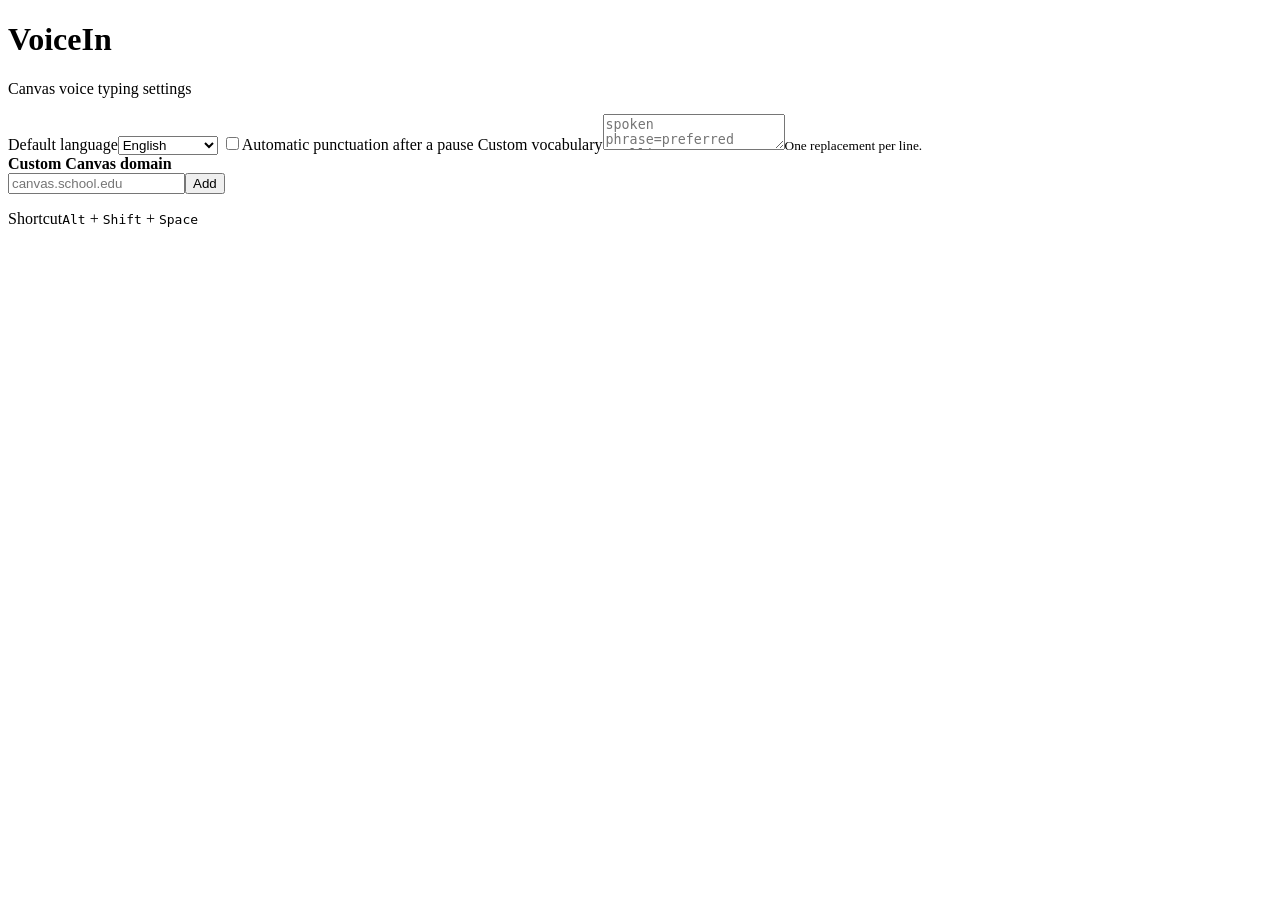
==== extension/popup.html @ 6dbfc591 "Add popup.html for VoiceIn v2" ====
<!doctype html><html lang="en"><head><meta charset="utf-8"><meta name="viewport" content="width=device-width,initial-scale=1"><title>VoiceIn settings</title><link rel="stylesheet" href="popup.css"></head><body>
<main><h1>VoiceIn</h1><p class="sub">Canvas voice typing settings</p>
<label><span>Default language</span><select id="language"><option value="en-US">English</option><option value="zh-CN">普通话</option><option value="zh-TW">中文（台湾）</option><option value="zh-HK">粤语</option></select></label>
<label class="check"><input id="auto-punctuation" type="checkbox"><span>Automatic punctuation after a pause</span></label>
<label><span>Custom vocabulary</span><textarea id="vocabulary" placeholder="spoken phrase=preferred spelling&#10;you see ess see=UCSC"></textarea><small>One replacement per line.</small></label>
<section><strong>Custom Canvas domain</strong><div class="row"><input id="domain" placeholder="canvas.school.edu"><button id="add-domain">Add</button></div><ul id="domains"></ul><p id="message" role="status"></p></section>
<footer><span>Shortcut</span><kbd>Alt</kbd> + <kbd>Shift</kbd> + <kbd>Space</kbd></footer>
</main><script src="popup.js"></script></body></html>
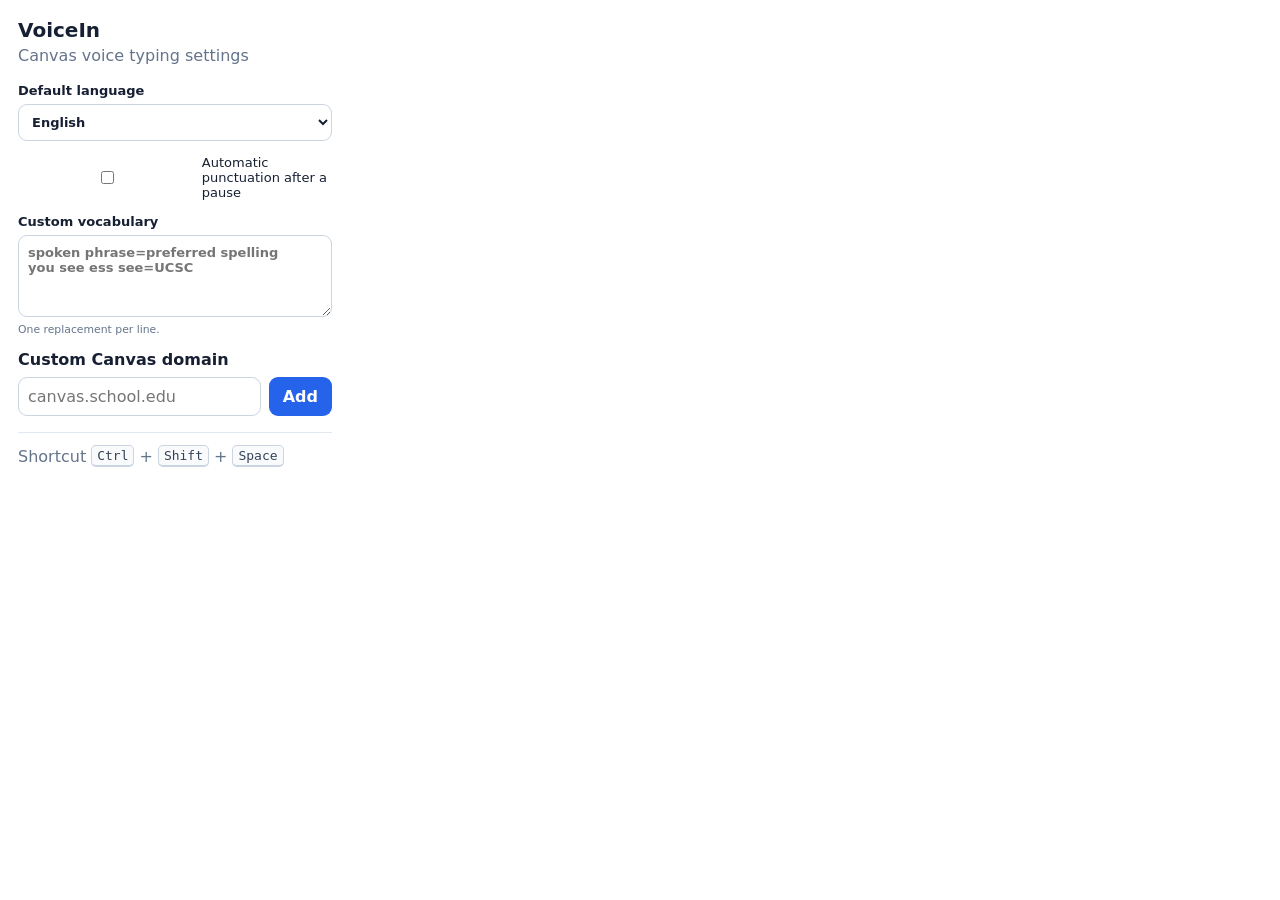
==== commit a35b8f0d: "Fix Canvas keyboard shortcut in popup.html" ====
--- a/extension/popup.html
+++ b/extension/popup.html
@@ -4,6 +4,6 @@
 <label class="check"><input id="auto-punctuation" type="checkbox"><span>Automatic punctuation after a pause</span></label>
 <label><span>Custom vocabulary</span><textarea id="vocabulary" placeholder="spoken phrase=preferred spelling&#10;you see ess see=UCSC"></textarea><small>One replacement per line.</small></label>
 <section><strong>Custom Canvas domain</strong><div class="row"><input id="domain" placeholder="canvas.school.edu"><button id="add-domain">Add</button></div><ul id="domains"></ul><p id="message" role="status"></p></section>
-<footer><span>Shortcut</span><kbd>Alt</kbd> + <kbd>Shift</kbd> + <kbd>Space</kbd></footer>
+<footer><span>Shortcut</span><kbd>Ctrl</kbd> + <kbd>Shift</kbd> + <kbd>Space</kbd></footer>
 </main><script src="popup.js"></script></body></html>
 
--- a/extension/popup.css
+++ b/extension/popup.css
@@ -0,0 +1,2 @@
+:root{font-family:system-ui,-apple-system,"Segoe UI",sans-serif;color:#172033;background:#fff}*{box-sizing:border-box}body{margin:0;width:350px}main{padding:18px}h1{font-size:20px;margin:0}.sub{margin:4px 0 18px;color:#64748b}label{display:grid;gap:6px;margin:14px 0;font-size:13px;font-weight:600}.check{display:flex;align-items:center;font-weight:500}select,textarea,input,button{font:inherit}select,textarea,input{width:100%;border:1px solid #cbd5e1;border-radius:9px;padding:9px;background:#fff;color:#172033}textarea{min-height:82px;resize:vertical}small,#message{color:#64748b;font-weight:400}.row{display:flex;gap:8px;margin-top:8px}.row button{border:0;border-radius:9px;padding:0 14px;background:#2563eb;color:#fff;font-weight:600;cursor:pointer}ul{list-style:none;margin:8px 0;padding:0}li{display:flex;justify-content:space-between;align-items:center;padding:5px 0;color:#475569}li button{border:0;background:transparent;color:#dc2626;cursor:pointer}footer{display:flex;align-items:center;gap:5px;margin-top:16px;padding-top:12px;border-top:1px solid #e2e8f0;color:#64748b}kbd{padding:2px 5px;border:1px solid #cbd5e1;border-bottom-width:2px;border-radius:5px;background:#f8fafc;color:#334155}@media(prefers-color-scheme:dark){:root{background:#111827;color:#f8fafc}.sub,small,#message,li,footer{color:#cbd5e1}select,textarea,input{background:#0f172a;color:#f8fafc;border-color:#475569}footer{border-color:#334155}kbd{background:#0f172a;color:#e2e8f0;border-color:#475569}}
+
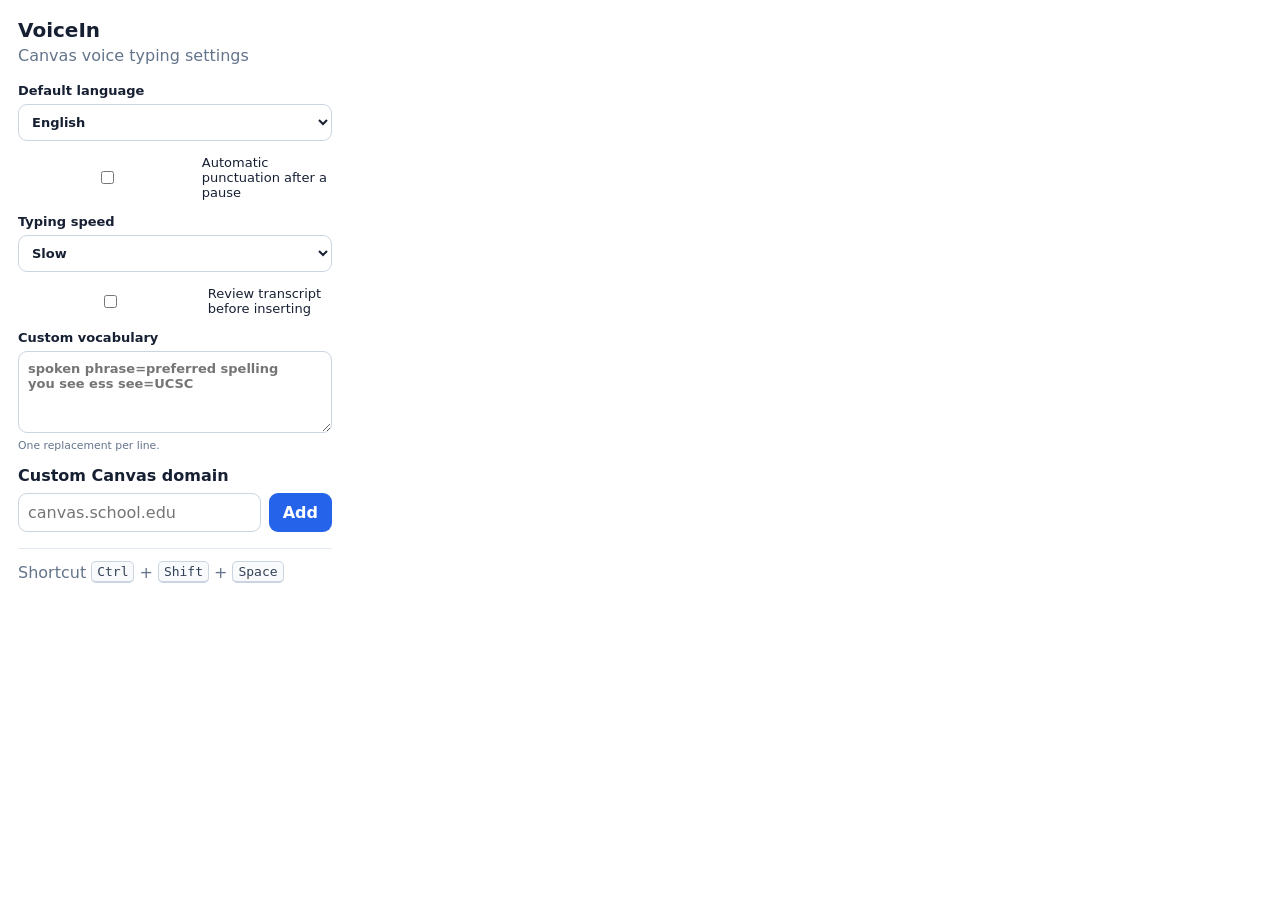
==== commit 2dec68df: "Update extension/popup.html for VoiceIn v2.2" ====
--- a/extension/popup.html
+++ b/extension/popup.html
@@ -2,6 +2,8 @@
 <main><h1>VoiceIn</h1><p class="sub">Canvas voice typing settings</p>
 <label><span>Default language</span><select id="language"><option value="en-US">English</option><option value="zh-CN">普通话</option><option value="zh-TW">中文（台湾）</option><option value="zh-HK">粤语</option></select></label>
 <label class="check"><input id="auto-punctuation" type="checkbox"><span>Automatic punctuation after a pause</span></label>
+<label><span>Typing speed</span><select id="typing-speed"><option value="slow">Slow</option><option value="normal">Normal</option><option value="fast">Fast</option></select></label>
+<label class="check"><input id="review-before-insert" type="checkbox"><span>Review transcript before inserting</span></label>
 <label><span>Custom vocabulary</span><textarea id="vocabulary" placeholder="spoken phrase=preferred spelling&#10;you see ess see=UCSC"></textarea><small>One replacement per line.</small></label>
 <section><strong>Custom Canvas domain</strong><div class="row"><input id="domain" placeholder="canvas.school.edu"><button id="add-domain">Add</button></div><ul id="domains"></ul><p id="message" role="status"></p></section>
 <footer><span>Shortcut</span><kbd>Ctrl</kbd> + <kbd>Shift</kbd> + <kbd>Space</kbd></footer>
